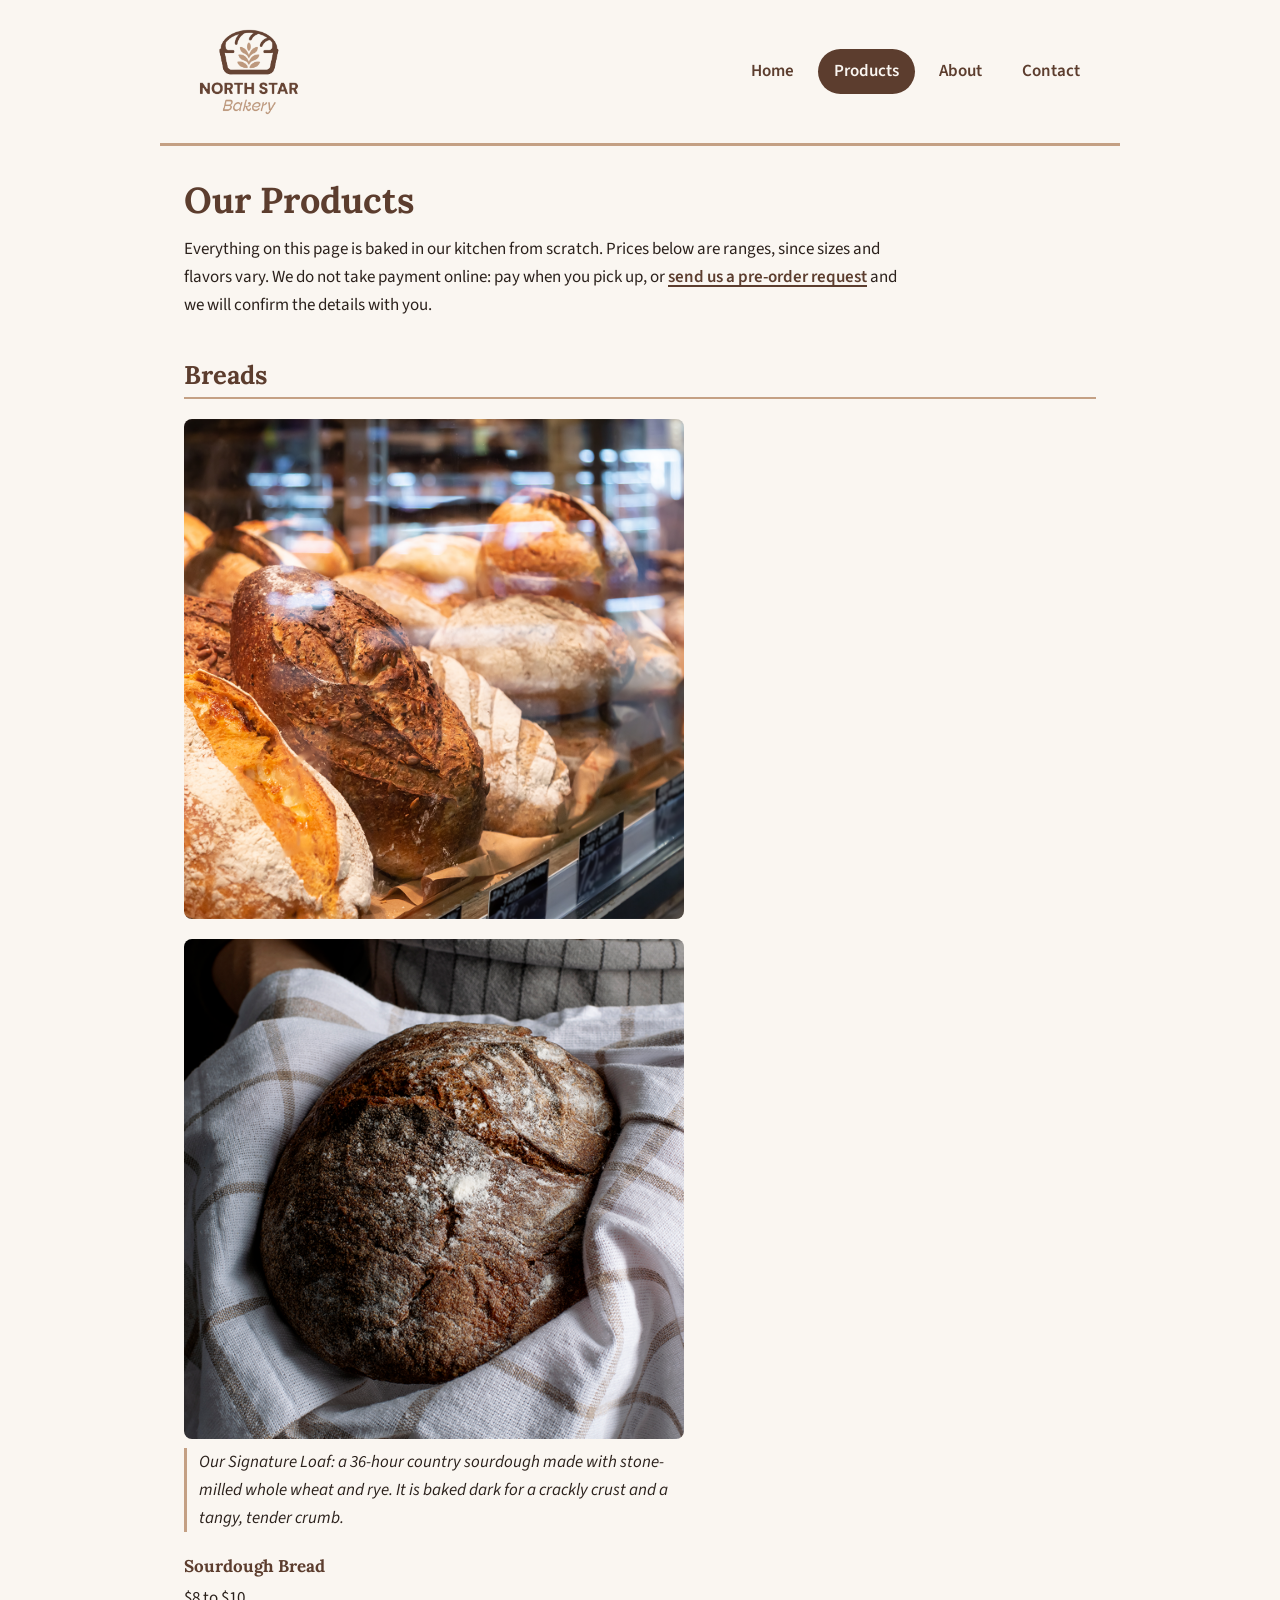
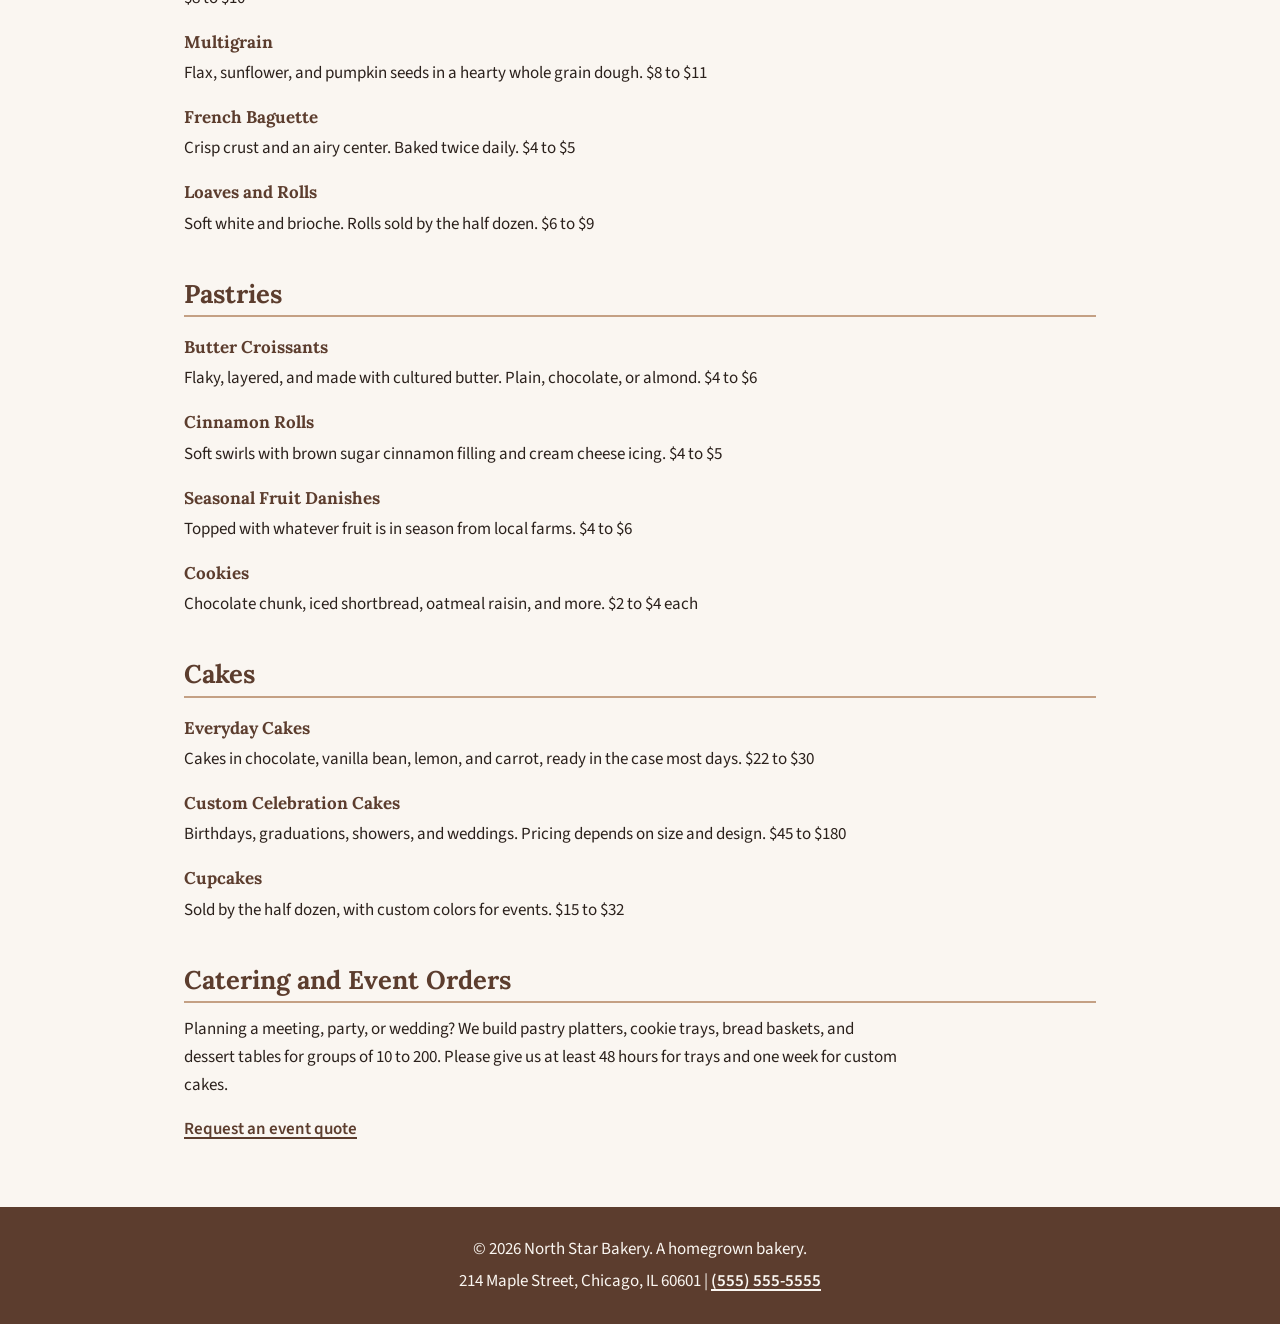
==== products.html @ 127bfda8 "North Star Bakery website: four HTML pages, shared CSS, and media" ====
<!DOCTYPE html>
<html lang="en">
<head>
 <meta charset="UTF-8">
 <meta name="viewport" content="width=device-width, initial-scale=1.0">
 <meta name="description" content="Browse North Star Bakery's breads, pastries, cakes, and cookies, with price ranges. Pre-order online or in store.">
 <title>Products | North Star Bakery</title>
 <link rel="stylesheet" href="css/styles.css">
</head>
<body>
 <header>
   <a href="index.html">
     <img src="images/bakery-logo_c.png" alt="North Star Bakery logo: a brown loaf of bread with a wheat stalk inside it" width="250" height="213">
   </a>
   <nav aria-label="Main navigation">
     <ul>
       <li><a href="index.html">Home</a></li>
       <li><a href="products.html" aria-current="page">Products</a></li>
       <li><a href="about.html">About</a></li>
       <li><a href="contact.html">Contact</a></li>
     </ul>
   </nav>
 </header>

 <main>
   <h1>Our Products</h1>
   <p>
     Everything on this page is baked in our kitchen from scratch. Prices below are ranges, since
     sizes and flavors vary. We do not take payment online: pay when you pick up, or
     <a href="contact.html">send us a pre-order request</a> and we will confirm the details with you.
   </p>

   <section aria-labelledby="breads-heading">
     <h2 id="breads-heading">Breads</h2>
     <img src="images/bakery-bread_c.png" alt="Rows of rustic loaves in our display case, including a dark seeded loaf with scored crust and flour-dusted white sourdough" width="500" height="500">

     <figure>
       <img src="images/bakery-signature-loaf_c.png" alt="A round, dark-crusted sourdough loaf dusted with flour, resting in a white and tan checkered kitchen towel" width="500" height="500">
       <figcaption>
         Our Signature Loaf: a 36-hour country sourdough made with stone-milled whole wheat and rye.
         It is baked dark for a crackly crust and a tangy, tender crumb.
       </figcaption>
     </figure>

     <dl>
       <dt>Sourdough Bread</dt>
       <dd> $8 to $10</dd>
       <dt>Multigrain</dt>
       <dd>Flax, sunflower, and pumpkin seeds in a hearty whole grain dough. $8 to $11</dd>
       <dt>French Baguette</dt>
       <dd>Crisp crust and an airy center. Baked twice daily. $4 to $5</dd>
       <dt>Loaves and Rolls</dt>
       <dd>Soft white and brioche. Rolls sold by the half dozen. $6 to $9</dd>
     </dl>
   </section>

   <section aria-labelledby="pastries-heading">
     <h2 id="pastries-heading">Pastries</h2>
     <dl>
       <dt>Butter Croissants</dt>
       <dd>Flaky, layered, and made with cultured butter. Plain, chocolate, or almond. $4 to $6</dd>
       <dt>Cinnamon Rolls</dt>
       <dd>Soft swirls with brown sugar cinnamon filling and cream cheese icing. $4 to $5</dd>
       <dt>Seasonal Fruit Danishes</dt>
       <dd>Topped with whatever fruit is in season from local farms. $4 to $6</dd>
       <dt>Cookies</dt>
       <dd>Chocolate chunk, iced shortbread, oatmeal raisin, and more. $2 to $4 each</dd>
     </dl>
   </section>

   <section aria-labelledby="cakes-heading">
     <h2 id="cakes-heading">Cakes</h2>
     <dl>
       <dt>Everyday Cakes</dt>
       <dd>Cakes in chocolate, vanilla bean, lemon, and carrot, ready in the case most days. $22 to $30</dd>
       <dt>Custom Celebration Cakes</dt>
       <dd>Birthdays, graduations, showers, and weddings. Pricing depends on size and design. $45 to $180</dd>
       <dt>Cupcakes</dt>
       <dd>Sold by the half dozen, with custom colors for events. $15 to $32</dd>
     </dl>
   </section>

   <section aria-labelledby="events-heading">
     <h2 id="events-heading">Catering and Event Orders</h2>
     <p>
       Planning a meeting, party, or wedding? We build pastry platters, cookie trays, bread baskets,
       and dessert tables for groups of 10 to 200. Please give us at least 48 hours for trays and
       one week for custom cakes.
     </p>
     <p><a href="contact.html">Request an event quote</a></p>
   </section>
 </main>

 <footer>
   <p>&copy; 2026 North Star Bakery. A homegrown bakery.</p>
   <p>214 Maple Street, Chicago, IL 60601 | <a href="tel:+15555555555">(555) 555-5555</a></p>
 </footer>
</body>
</html>
---- css/styles.css ----
/* ==========================================================
   North Star Bakery - shared stylesheet for all four pages
   Colors (4): brown, tan, cream, charcoal - taken from the logo
   Fonts (2): Lora for headings, Source Sans 3 for body text
   ========================================================== */

@import url("https://fonts.googleapis.com/css2?family=Lora:wght@500;700&family=Source+Sans+3:wght@400;600&display=swap");

:root {
  --brown: #5c3d2e;     /* logo brown: headings, links, header accents, footer */
  --tan: #c4a084;       /* logo tan: borders and highlights only (not text) */
  --cream: #faf6f1;     /* page background, text on brown */
  --charcoal: #2b211c;  /* body text */

  --font-heading: "Lora", Georgia, serif;
  --font-body: "Source Sans 3", "Helvetica Neue", Arial, sans-serif;

  --page-width: 60rem;
  --gap: 1.5rem;
}

/* ---------- Base ---------- */

*,
*::before,
*::after {
  box-sizing: border-box;
}

body {
  margin: 0;
  background-color: var(--cream);
  color: var(--charcoal);
  font-family: var(--font-body);
  font-size: 1.0625rem;
  line-height: 1.65;
}

h1,
h2,
h3 {
  font-family: var(--font-heading);
  color: var(--brown);
  line-height: 1.25;
  margin: 0 0 0.75rem;
}

h1 {
  font-size: 2.25rem;
}

h2 {
  font-size: 1.6rem;
  padding-bottom: 0.35rem;
  border-bottom: 2px solid var(--tan);
}

h3 {
  font-size: 1.25rem;
}

p,
ul,
dl,
address {
  margin: 0 0 1rem;
}

a {
  color: var(--brown);
  font-weight: 600;
  text-decoration-thickness: 2px;
  text-underline-offset: 3px;
}

a:hover {
  text-decoration-color: var(--tan);
}

/* Visible keyboard focus on every interactive element */
a:focus-visible,
button:focus-visible,
input:focus-visible,
select:focus-visible,
textarea:focus-visible {
  outline: 3px solid var(--brown);
  outline-offset: 3px;
}

img,
video {
  display: block;
  max-width: 100%;
  height: auto;
  border-radius: 8px;
}

address {
  font-style: normal;
}

/* ---------- Header and navigation ---------- */

header {
  display: flex;
  flex-wrap: wrap;
  align-items: center;
  justify-content: space-between;
  gap: 1rem;
  max-width: var(--page-width);
  margin: 0 auto;
  padding: 1rem var(--gap);
  border-bottom: 3px solid var(--tan);
}

header img {
  width: 130px;
  border-radius: 0;
  mix-blend-mode: multiply; /* blends the logo's white box into the cream page */
}

nav ul {
  display: flex;
  flex-wrap: wrap;
  gap: 0.5rem;
  margin: 0;
  padding: 0;
  list-style: none;
}

nav a {
  display: block;
  padding: 0.5rem 1rem;
  border-radius: 999px;
  text-decoration: none;
}

nav a:hover {
  background-color: var(--tan);
  color: var(--charcoal);
}

/* The current page is shown as a filled brown pill */
nav a[aria-current="page"] {
  background-color: var(--brown);
  color: var(--cream);
}

/* ---------- Main content ---------- */

main {
  max-width: var(--page-width);
  margin: 0 auto;
  padding: 2rem var(--gap) 3rem;
}

main > p {
  max-width: 45rem;
}

section {
  margin-top: 2.5rem;
}

section p,
section li {
  max-width: 45rem;
}

main ul {
  padding-left: 1.25rem;
}

main li {
  margin-bottom: 0.4rem;
}

section > img,
picture,
figure,
video {
  margin: 1.25rem 0;
}

/* Signature Loaf figure */
figure {
  max-width: 500px;
  margin-left: 0;
  margin-right: 0;
}

figure img {
  margin: 0;
}

figcaption {
  margin-top: 0.6rem;
  padding-left: 0.75rem;
  border-left: 3px solid var(--tan);
  font-style: italic;
}

/* Product lists: name on one line, description below */
dl {
  max-width: 45rem;
}

dt {
  font-family: var(--font-heading);
  font-weight: 700;
  color: var(--brown);
  margin-top: 1rem;
}

dd {
  margin: 0.2rem 0 0;
}

/* Staff cards */
article {
  margin-bottom: 1.25rem;
  padding: 1rem 1.25rem;
  border-left: 4px solid var(--tan);
  border-radius: 0 8px 8px 0;
}

article p {
  margin-bottom: 0;
}

/* ---------- Contact form ---------- */

form {
  max-width: 36rem;
}

fieldset {
  margin: 0 0 1.5rem;
  padding: 1rem 1.25rem 0.25rem;
  border: 2px solid var(--tan);
  border-radius: 8px;
}

legend {
  padding: 0 0.5rem;
  font-family: var(--font-heading);
  font-weight: 700;
  font-size: 1.15rem;
  color: var(--brown);
}

label {
  font-weight: 600;
}

input,
select,
textarea {
  width: 100%;
  margin-top: 0.3rem;
  padding: 0.6rem 0.75rem;
  border: 2px solid var(--tan);
  border-radius: 6px;
  background-color: var(--cream);
  color: var(--charcoal);
  font: inherit;
}

small {
  display: inline-block;
  margin-top: 0.3rem;
  font-size: 0.95rem;
}

button {
  padding: 0.75rem 1.75rem;
  border: none;
  border-radius: 999px;
  background-color: var(--brown);
  color: var(--cream);
  font: inherit;
  font-weight: 600;
  cursor: pointer;
}

button:hover {
  background-color: var(--charcoal);
}

/* ---------- Hours table ---------- */

table {
  width: 100%;
  max-width: 28rem;
  border-collapse: collapse;
}

caption {
  text-align: left;
  font-weight: 600;
  margin-bottom: 0.5rem;
}

th,
td {
  padding: 0.55rem 0.75rem;
  text-align: left;
  border-bottom: 1px solid var(--tan);
}

thead th {
  background-color: var(--brown);
  color: var(--cream);
}

/* ---------- Footer ---------- */

footer {
  padding: 1.5rem var(--gap);
  background-color: var(--brown);
  color: var(--cream);
  text-align: center;
}

footer p {
  margin: 0.25rem 0;
}

footer a {
  color: var(--cream);
}

/* ---------- Small screens ---------- */

@media (max-width: 600px) {
  body {
    font-size: 1rem;
  }

  h1 {
    font-size: 1.8rem;
  }

  h2 {
    font-size: 1.35rem;
  }

  header {
    justify-content: center;
    text-align: center;
  }

  nav ul {
    justify-content: center;
  }
}
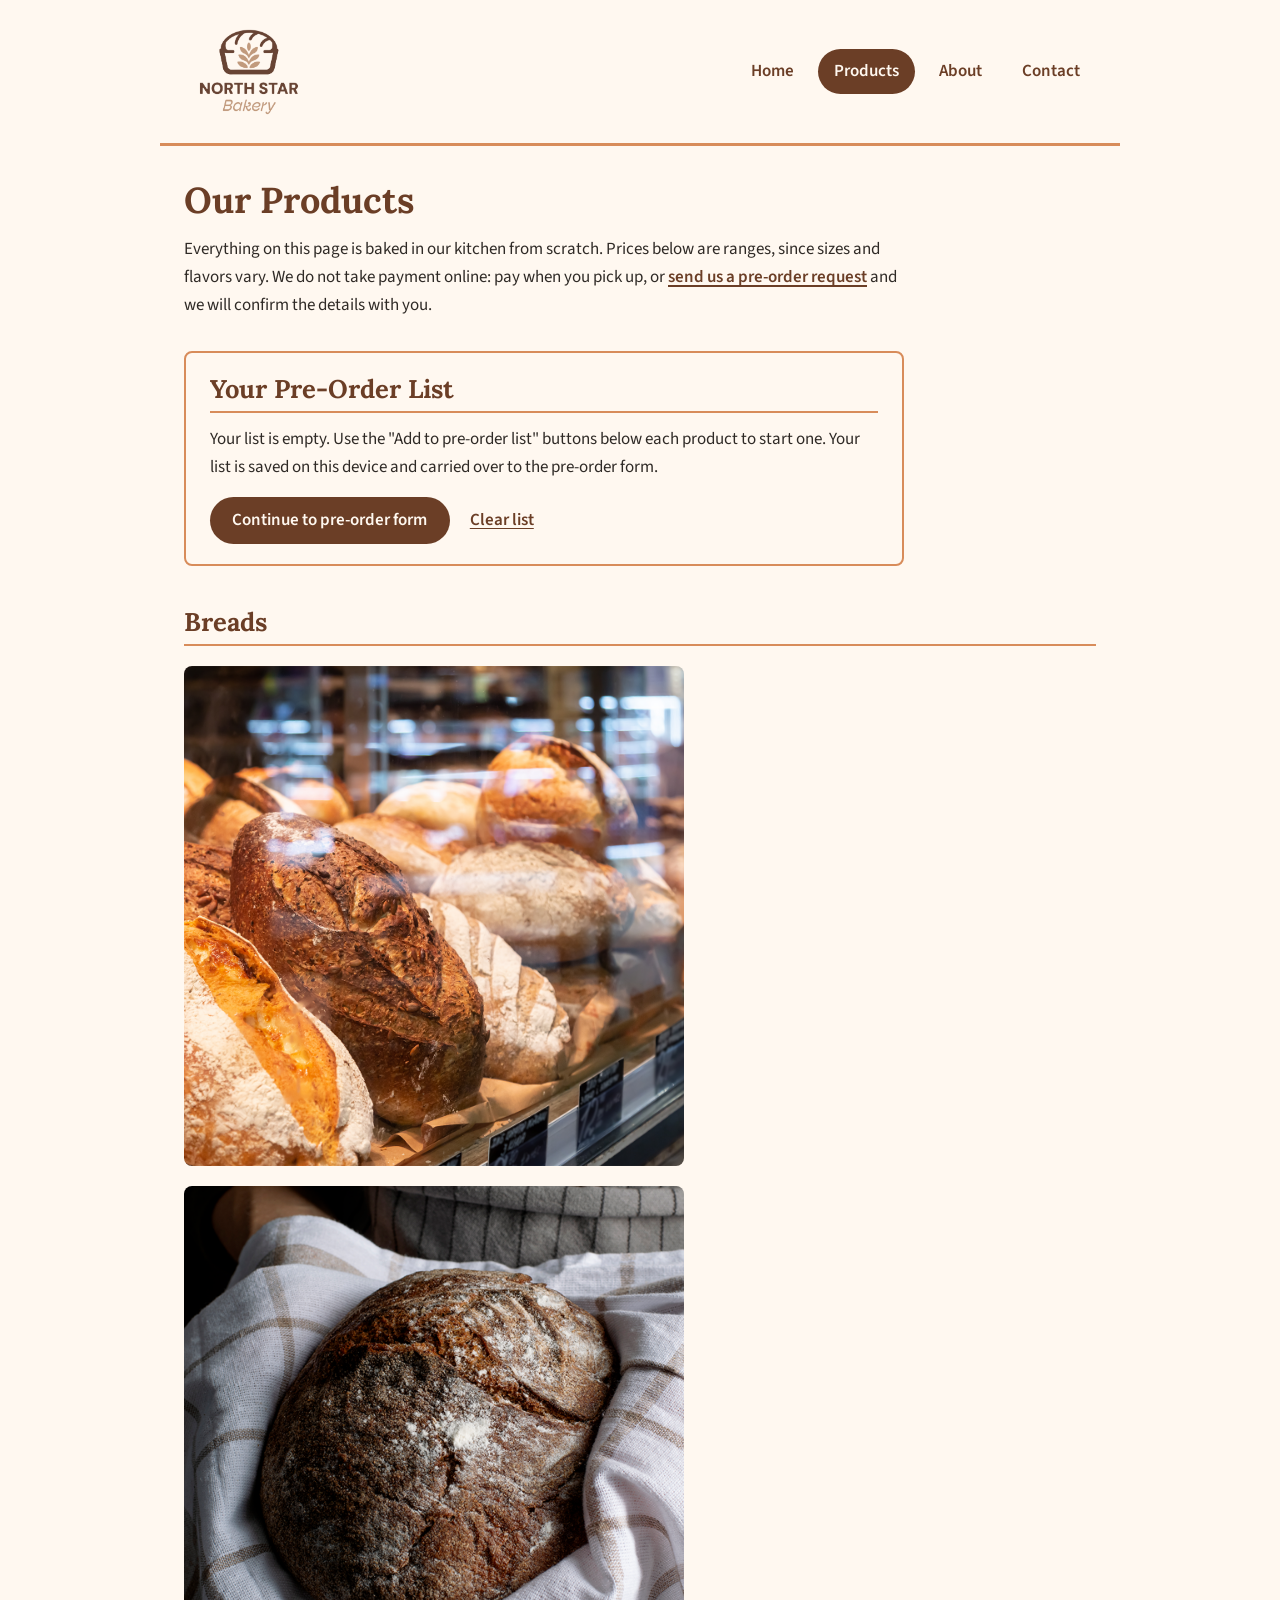
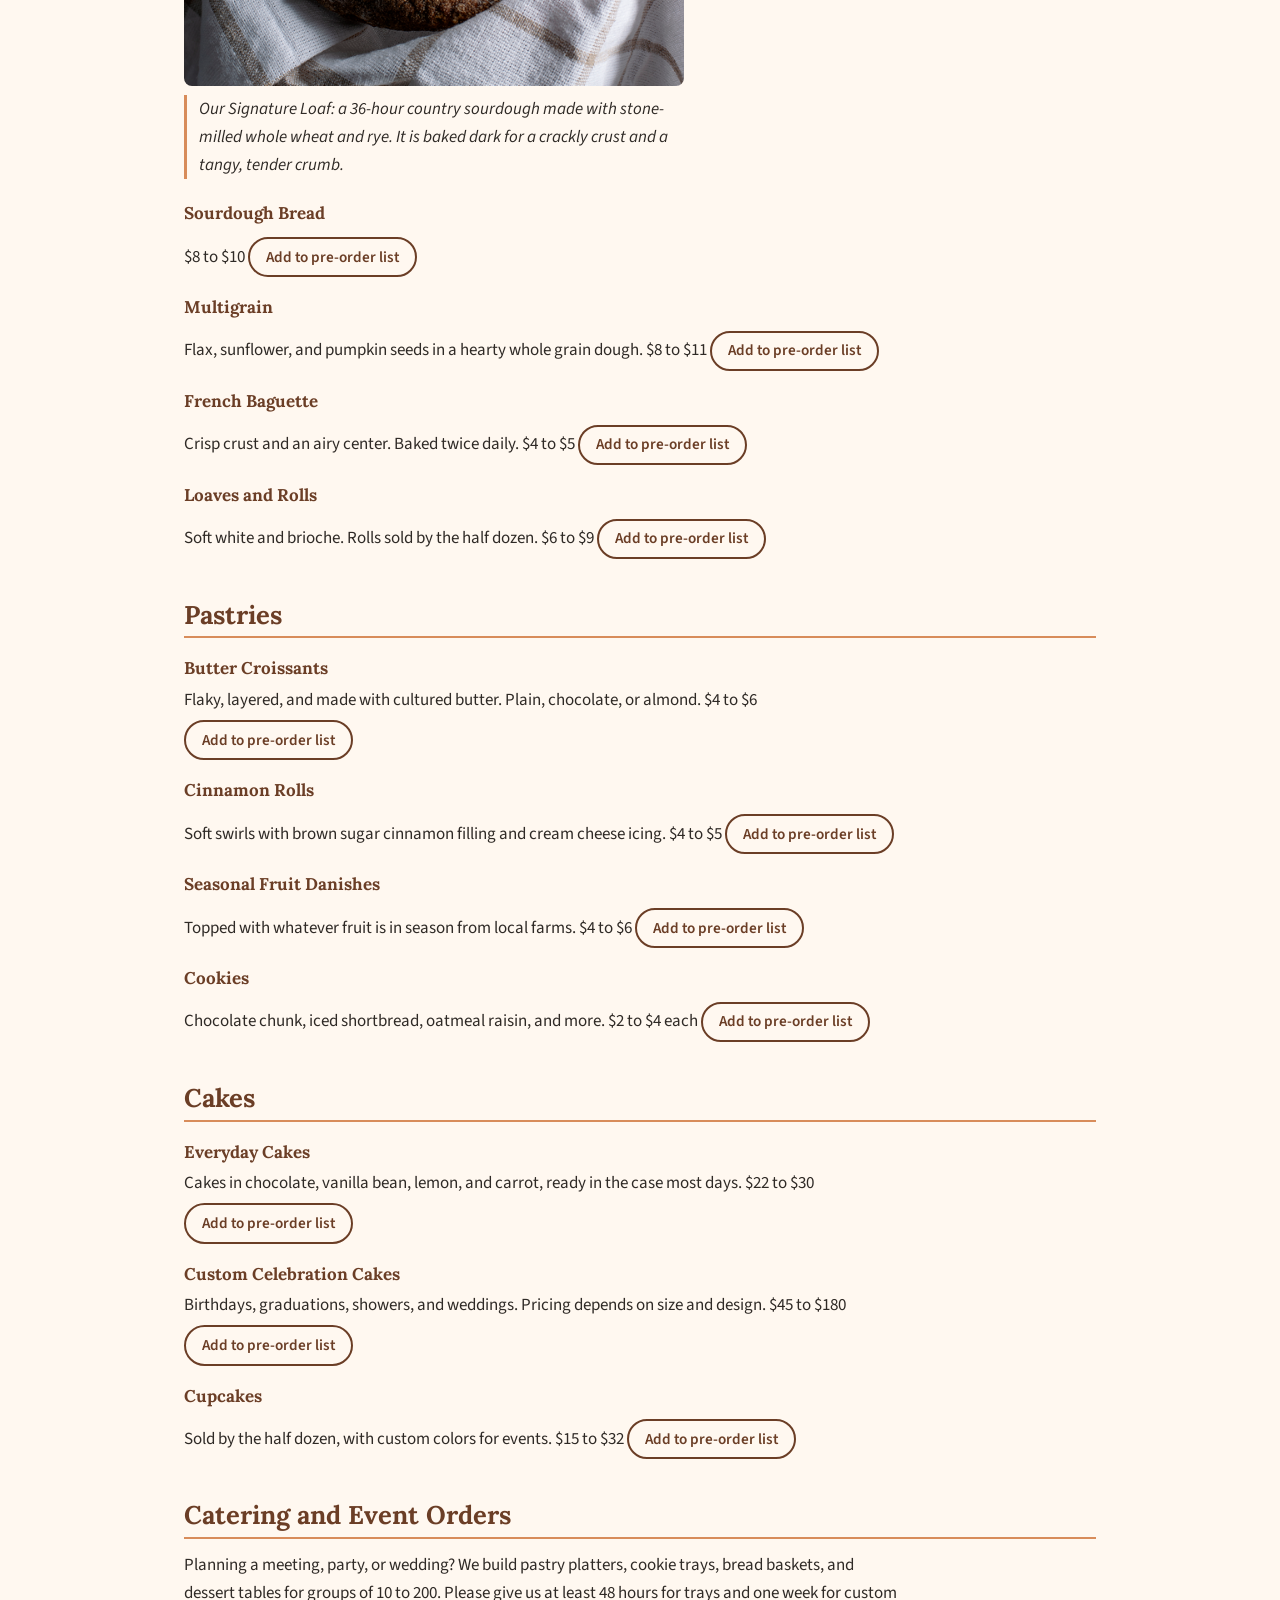
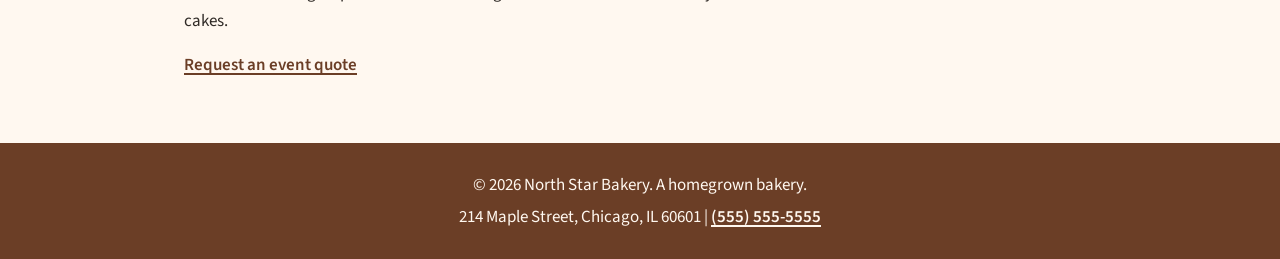
==== commit 77976db8: "Add pre-order list, form validation, and saved list across pages" ====
--- a/products.html
+++ b/products.html
@@ -6,6 +6,8 @@
  <meta name="description" content="Browse North Star Bakery's breads, pastries, cakes, and cookies, with price ranges. Pre-order online or in store.">
  <title>Products | North Star Bakery</title>
  <link rel="stylesheet" href="css/styles.css">
+ <script src="js/preorder-store.js" defer></script>
+ <script src="js/preorder-list.js" defer></script>
 </head>
 <body>
  <header>
@@ -30,6 +32,18 @@
      <a href="contact.html">send us a pre-order request</a> and we will confirm the details with you.
    </p>
 
+   <aside id="preorder-panel" class="preorder-panel" aria-labelledby="preorder-heading" hidden>
+     <h2 id="preorder-heading">Your Pre-Order List</h2>
+     <p id="preorder-empty">Your list is empty. Use the "Add to pre-order list" buttons below each product to start one. Your list is saved on this device and carried over to the pre-order form.</p>
+     <ul id="preorder-items" class="preorder-items"></ul>
+     <p id="preorder-total"></p>
+     <p id="preorder-actions" class="preorder-actions">
+       <a href="contact.html" class="button-link">Continue to pre-order form</a>
+       <button type="button" id="preorder-clear" class="text-button">Clear list</button>
+     </p>
+     <p id="preorder-status" class="visually-hidden" aria-live="polite"></p>
+   </aside>
+
    <section aria-labelledby="breads-heading">
      <h2 id="breads-heading">Breads</h2>
      <img src="images/bakery-bread_c.png" alt="Rows of rustic loaves in our display case, including a dark seeded loaf with scored crust and flour-dusted white sourdough" width="500" height="500">
@@ -43,13 +57,13 @@
      </figure>
 
      <dl>
-       <dt>Sourdough Bread</dt>
+       <dt data-product-id="sourdough">Sourdough Bread</dt>
        <dd> $8 to $10</dd>
-       <dt>Multigrain</dt>
+       <dt data-product-id="multigrain">Multigrain</dt>
        <dd>Flax, sunflower, and pumpkin seeds in a hearty whole grain dough. $8 to $11</dd>
-       <dt>French Baguette</dt>
+       <dt data-product-id="baguette">French Baguette</dt>
        <dd>Crisp crust and an airy center. Baked twice daily. $4 to $5</dd>
-       <dt>Loaves and Rolls</dt>
+       <dt data-product-id="loaves-rolls">Loaves and Rolls</dt>
        <dd>Soft white and brioche. Rolls sold by the half dozen. $6 to $9</dd>
      </dl>
    </section>
@@ -57,13 +71,13 @@
    <section aria-labelledby="pastries-heading">
      <h2 id="pastries-heading">Pastries</h2>
      <dl>
-       <dt>Butter Croissants</dt>
+       <dt data-product-id="croissants">Butter Croissants</dt>
        <dd>Flaky, layered, and made with cultured butter. Plain, chocolate, or almond. $4 to $6</dd>
-       <dt>Cinnamon Rolls</dt>
+       <dt data-product-id="cinnamon-rolls">Cinnamon Rolls</dt>
        <dd>Soft swirls with brown sugar cinnamon filling and cream cheese icing. $4 to $5</dd>
-       <dt>Seasonal Fruit Danishes</dt>
+       <dt data-product-id="danishes">Seasonal Fruit Danishes</dt>
        <dd>Topped with whatever fruit is in season from local farms. $4 to $6</dd>
-       <dt>Cookies</dt>
+       <dt data-product-id="cookies">Cookies</dt>
        <dd>Chocolate chunk, iced shortbread, oatmeal raisin, and more. $2 to $4 each</dd>
      </dl>
    </section>
@@ -71,11 +85,11 @@
    <section aria-labelledby="cakes-heading">
      <h2 id="cakes-heading">Cakes</h2>
      <dl>
-       <dt>Everyday Cakes</dt>
+       <dt data-product-id="everyday-cakes">Everyday Cakes</dt>
        <dd>Cakes in chocolate, vanilla bean, lemon, and carrot, ready in the case most days. $22 to $30</dd>
-       <dt>Custom Celebration Cakes</dt>
+       <dt data-product-id="custom-cakes">Custom Celebration Cakes</dt>
        <dd>Birthdays, graduations, showers, and weddings. Pricing depends on size and design. $45 to $180</dd>
-       <dt>Cupcakes</dt>
+       <dt data-product-id="cupcakes">Cupcakes</dt>
        <dd>Sold by the half dozen, with custom colors for events. $15 to $32</dd>
      </dl>
    </section>
@@ -91,6 +105,11 @@
    </section>
  </main>
 
+ <p id="preorder-bar" class="preorder-bar" hidden>
+   <span id="preorder-bar-text"></span>
+   <a href="#preorder-panel">Review your list</a>
+ </p>
+
  <footer>
    <p>&copy; 2026 North Star Bakery. A homegrown bakery.</p>
    <p>214 Maple Street, Chicago, IL 60601 | <a href="tel:+15555555555">(555) 555-5555</a></p>
--- a/css/styles.css
+++ b/css/styles.css
@@ -1,16 +1,16 @@
 /* ==========================================================
    North Star Bakery - shared stylesheet for all four pages
-   Colors (4): brown, tan, cream, charcoal - taken from the logo
+   Colors (4): cream, brown, peach, charcoal
    Fonts (2): Lora for headings, Source Sans 3 for body text
    ========================================================== */
 
 @import url("https://fonts.googleapis.com/css2?family=Lora:wght@500;700&family=Source+Sans+3:wght@400;600&display=swap");
 
 :root {
-  --brown: #5c3d2e;     /* logo brown: headings, links, header accents, footer */
-  --tan: #c4a084;       /* logo tan: borders and highlights only (not text) */
-  --cream: #faf6f1;     /* page background, text on brown */
-  --charcoal: #2b211c;  /* body text */
+  --brown: #6b3e26;     /* headings, links, header accents, footer */
+  --peach: #d88c5a;     /* borders and highlights only (not text) */
+  --cream: #fff8f0;     /* page background, text on brown */
+  --charcoal: #2f2a26;  /* body text */
 
   --font-heading: "Lora", Georgia, serif;
   --font-body: "Source Sans 3", "Helvetica Neue", Arial, sans-serif;
@@ -52,7 +52,7 @@
 h2 {
   font-size: 1.6rem;
   padding-bottom: 0.35rem;
-  border-bottom: 2px solid var(--tan);
+  border-bottom: 2px solid var(--peach);
 }
 
 h3 {
@@ -74,7 +74,7 @@
 }
 
 a:hover {
-  text-decoration-color: var(--tan);
+  text-decoration-color: var(--peach);
 }
 
 /* Visible keyboard focus on every interactive element */
@@ -110,7 +110,7 @@
   max-width: var(--page-width);
   margin: 0 auto;
   padding: 1rem var(--gap);
-  border-bottom: 3px solid var(--tan);
+  border-bottom: 3px solid var(--peach);
 }
 
 header img {
@@ -136,7 +136,7 @@
 }
 
 nav a:hover {
-  background-color: var(--tan);
+  background-color: var(--peach);
   color: var(--charcoal);
 }
 
@@ -196,7 +196,7 @@
 figcaption {
   margin-top: 0.6rem;
   padding-left: 0.75rem;
-  border-left: 3px solid var(--tan);
+  border-left: 3px solid var(--peach);
   font-style: italic;
 }
 
@@ -220,7 +220,7 @@
 article {
   margin-bottom: 1.25rem;
   padding: 1rem 1.25rem;
-  border-left: 4px solid var(--tan);
+  border-left: 4px solid var(--peach);
   border-radius: 0 8px 8px 0;
 }
 
@@ -237,7 +237,7 @@
 fieldset {
   margin: 0 0 1.5rem;
   padding: 1rem 1.25rem 0.25rem;
-  border: 2px solid var(--tan);
+  border: 2px solid var(--peach);
   border-radius: 8px;
 }
 
@@ -259,7 +259,7 @@
   width: 100%;
   margin-top: 0.3rem;
   padding: 0.6rem 0.75rem;
-  border: 2px solid var(--tan);
+  border: 2px solid var(--peach);
   border-radius: 6px;
   background-color: var(--cream);
   color: var(--charcoal);
@@ -305,7 +305,7 @@
 td {
   padding: 0.55rem 0.75rem;
   text-align: left;
-  border-bottom: 1px solid var(--tan);
+  border-bottom: 1px solid var(--peach);
 }
 
 thead th {
@@ -328,6 +328,208 @@
 
 footer a {
   color: var(--cream);
+}
+
+/* ---------- Pre-order list (Products page) ---------- */
+
+.visually-hidden {
+  position: absolute;
+  width: 1px;
+  height: 1px;
+  overflow: hidden;
+  clip: rect(0 0 0 0);
+  white-space: nowrap;
+}
+
+.preorder-panel {
+  max-width: 45rem;
+  margin-top: 2rem;
+  padding: 1.25rem 1.5rem;
+  border: 2px solid var(--peach);
+  border-radius: 8px;
+}
+
+.preorder-items {
+  margin: 0 0 1rem;
+  padding: 0;
+  list-style: none;
+}
+
+.preorder-items li {
+  display: flex;
+  flex-wrap: wrap;
+  align-items: center;
+  justify-content: space-between;
+  gap: 0.5rem 1rem;
+  padding: 0.6rem 0;
+  border-bottom: 1px solid var(--peach);
+}
+
+.preorder-name {
+  font-weight: 600;
+}
+
+.preorder-controls {
+  display: flex;
+  align-items: center;
+  gap: 0.5rem;
+}
+
+.preorder-quantity {
+  min-width: 2ch;
+  text-align: center;
+  font-weight: 600;
+}
+
+.preorder-actions {
+  display: flex;
+  flex-wrap: wrap;
+  align-items: center;
+  gap: 1rem;
+  margin-bottom: 0;
+}
+
+/* Buttons added by JavaScript: shared base */
+.add-button,
+.quantity-button,
+.text-button {
+  font: inherit;
+  cursor: pointer;
+}
+
+.add-button {
+  display: inline-block;
+  margin-top: 0.4rem;
+  padding: 0.35rem 1rem;
+  border: 2px solid var(--brown);
+  border-radius: 999px;
+  background-color: transparent;
+  color: var(--brown);
+  font-weight: 600;
+  font-size: 0.95rem;
+}
+
+.add-button:hover {
+  background-color: var(--brown);
+  color: var(--cream);
+}
+
+.quantity-button {
+  width: 2.25rem;
+  height: 2.25rem;
+  padding: 0;
+  border: 2px solid var(--brown);
+  border-radius: 50%;
+  background-color: transparent;
+  color: var(--brown);
+  font-size: 1.1rem;
+  line-height: 1;
+}
+
+.quantity-button:hover {
+  background-color: var(--brown);
+  color: var(--cream);
+}
+
+.text-button {
+  padding: 0.25rem;
+  border: none;
+  background: none;
+  color: var(--brown);
+  font-weight: 600;
+  text-decoration: underline;
+  text-underline-offset: 3px;
+}
+
+.text-button:hover {
+  background: none;
+  text-decoration-color: var(--peach);
+}
+
+.button-link {
+  display: inline-block;
+  padding: 0.6rem 1.4rem;
+  border-radius: 999px;
+  background-color: var(--brown);
+  color: var(--cream);
+  text-decoration: none;
+}
+
+.button-link:hover {
+  background-color: var(--charcoal);
+}
+
+/* Summary bar pinned to the bottom of the screen once the list has items */
+.preorder-bar {
+  position: fixed;
+  left: 0;
+  right: 0;
+  bottom: 0;
+  display: flex;
+  flex-wrap: wrap;
+  align-items: center;
+  justify-content: center;
+  gap: 0.5rem 1.25rem;
+  margin: 0;
+  padding: 0.75rem var(--gap);
+  background-color: var(--charcoal);
+  color: var(--cream);
+  text-align: center;
+}
+
+.preorder-bar a {
+  color: var(--cream);
+}
+
+.preorder-bar[hidden] {
+  display: none;
+}
+
+/* Keeps the footer from hiding behind the bar */
+body.has-preorder-bar {
+  padding-bottom: 4.5rem;
+}
+
+/* ---------- Form messages (Contact page) ---------- */
+
+.field-error {
+  display: block;
+  margin-top: 0.35rem;
+  color: var(--brown);
+  font-weight: 600;
+}
+
+.field-error:empty {
+  display: none;
+}
+
+/* The warning sign means the error is not shown by color alone */
+.field-error::before {
+  content: "\26A0\FE0E  ";
+}
+
+input[aria-invalid="true"],
+select[aria-invalid="true"],
+textarea[aria-invalid="true"] {
+  border-color: var(--brown);
+  border-width: 3px;
+}
+
+.form-note {
+  max-width: 36rem;
+  padding: 0.75rem 1rem;
+  border-left: 4px solid var(--peach);
+}
+
+.form-success {
+  max-width: 36rem;
+  padding: 1.25rem 1.5rem;
+  border: 2px solid var(--peach);
+  border-radius: 8px;
+}
+
+.form-success p {
+  margin-bottom: 0;
 }
 
 /* ---------- Small screens ---------- */
